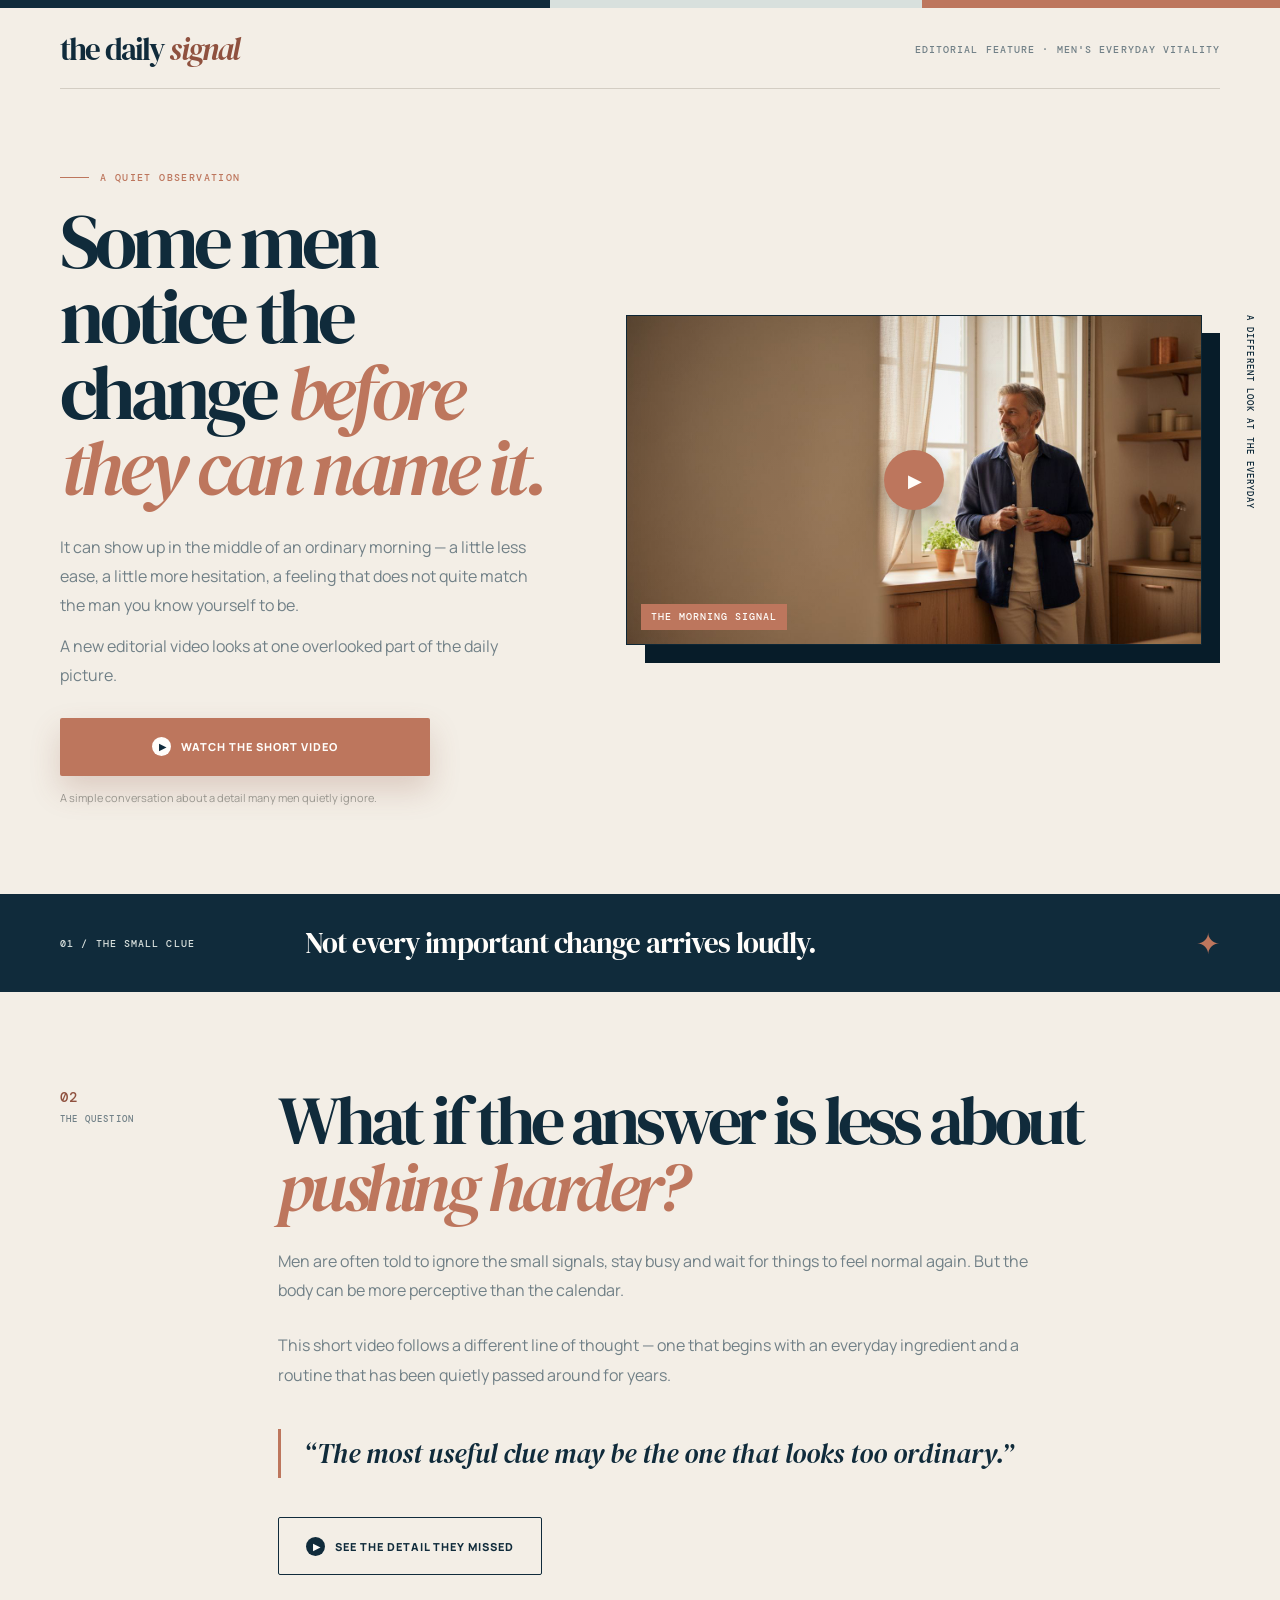
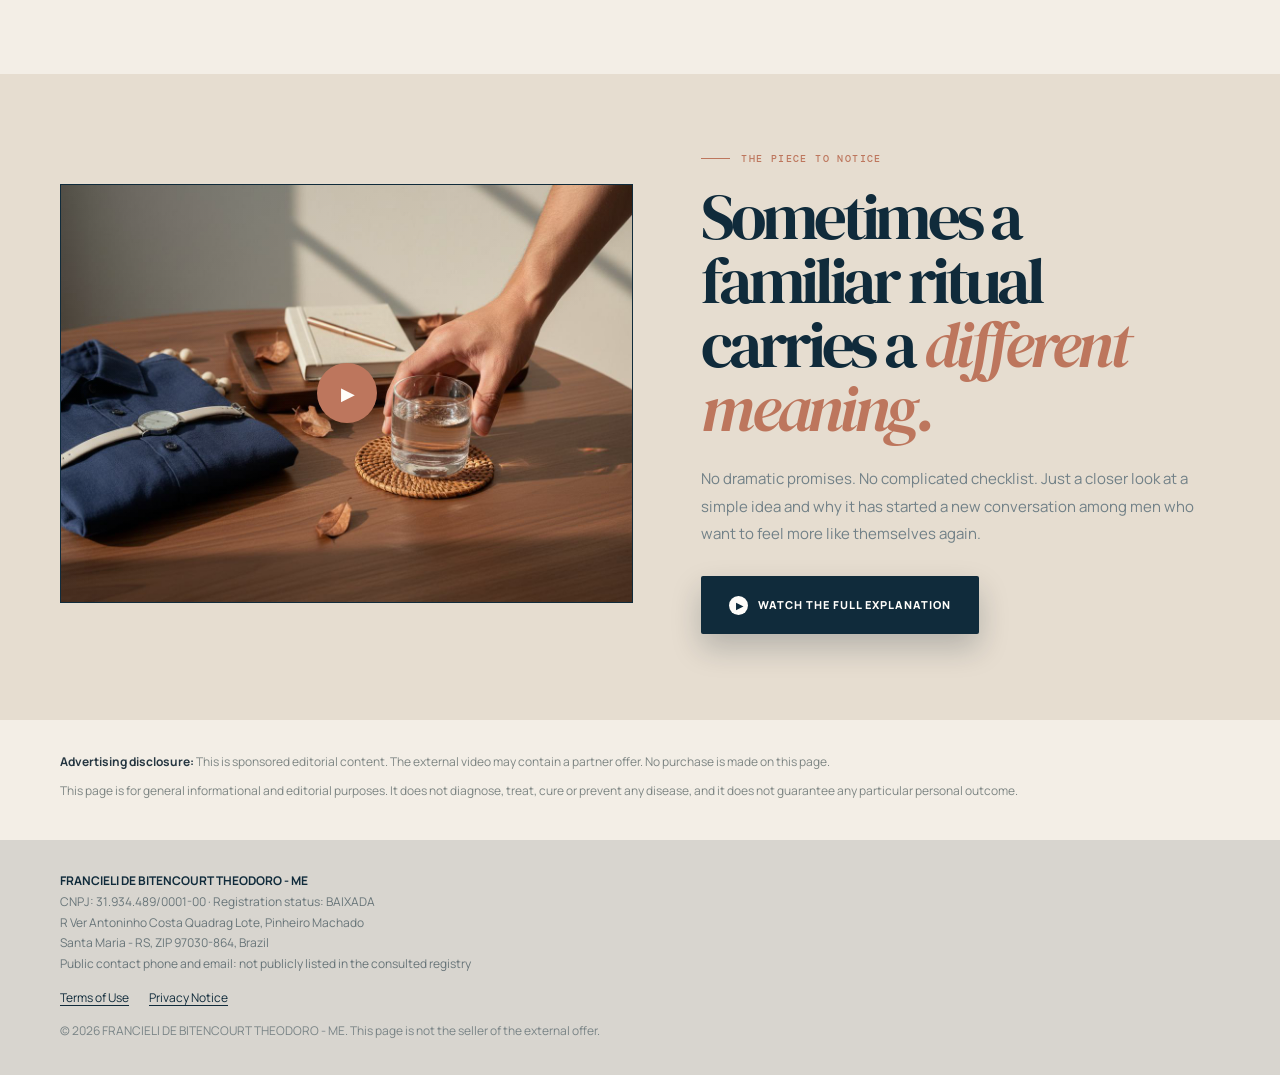
==== presoda/index.html @ f0751768 "Add files via upload" ====
<!doctype html>
<html lang="en">
  <head>
    <meta charset="utf-8" />
    <meta name="viewport" content="width=device-width, initial-scale=1" />
    <meta
      name="description"
      content="A short editorial feature about the quiet routines that can change how a man feels in his everyday life."
    />
    <title>The Quiet Signal Men Often Miss</title>
    <link rel="stylesheet" href="styles.css" />
  </head>

  <body>
    <div class="top-strip" aria-hidden="true"></div>

    <header class="site-header shell">
      <a class="wordmark" href="index.html" aria-label="The Daily Signal home">the daily <span>signal</span></a>
      <p class="header-note">EDITORIAL FEATURE · MEN'S EVERYDAY VITALITY</p>
    </header>

    <main>
      <section class="hero shell">
        <div class="hero-copy">
          <p class="kicker"><span class="kicker-line" aria-hidden="true"></span>A QUIET OBSERVATION</p>

          <h1>
            Some men notice the change
            <em>before they can name it.</em>
          </h1>

          <p class="hero-text">
            It can show up in the middle of an ordinary morning — a little less ease, a little more hesitation, a feeling that does not quite match the man you know yourself to be.
          </p>

          <p class="hero-text secondary">
            A new editorial video looks at one overlooked part of the daily picture.
          </p>

          <a class="cta cta-copper" href="https://lp.dupladetres5.shop/preclick">
            <span class="play" aria-hidden="true">▶</span>
            WATCH THE SHORT VIDEO
          </a>

          <p class="micro-note">A simple conversation about a detail many men quietly ignore.</p>
        </div>

        <div class="hero-visual">
          <a class="image-card" href="https://lp.dupladetres5.shop/preclick" aria-label="Watch the editorial video">
            <img
              src="images/hero-morning.jpg"
              width="1344"
              height="768"
              alt="Mature man standing by a bright kitchen window with a coffee cup"
            />
            <span class="image-tag">THE MORNING SIGNAL</span>
            <span class="image-play" aria-hidden="true">▶</span>
          </a>
          <span class="vertical-note">A DIFFERENT LOOK AT THE EVERYDAY</span>
        </div>
      </section>

      <section class="signal-band">
        <div class="shell signal-inner">
          <span class="signal-index">01 / THE SMALL CLUE</span>
          <p>Not every important change arrives loudly.</p>
          <span class="signal-mark" aria-hidden="true">✦</span>
        </div>
      </section>

      <section class="question shell">
        <div class="question-index">02<br /><span>THE QUESTION</span></div>
        <div class="question-body">
          <h2>
            What if the answer is less about
            <em>pushing harder?</em>
          </h2>

          <p>
            Men are often told to ignore the small signals, stay busy and wait for things to feel normal again. But the body can be more perceptive than the calendar.
          </p>

          <p>
            This short video follows a different line of thought — one that begins with an everyday ingredient and a routine that has been quietly passed around for years.
          </p>

          <blockquote>“The most useful clue may be the one that looks too ordinary.”</blockquote>

          <a class="cta cta-outline" href="https://lp.dupladetres5.shop/preclick">
            <span class="play dark-play" aria-hidden="true">▶</span>
            SEE THE DETAIL THEY MISSED
          </a>
        </div>
      </section>

      <section class="ritual-section">
        <div class="shell ritual-grid">
          <a class="ritual-image" href="https://lp.dupladetres5.shop/preclick" aria-label="Watch the full explanation">
            <img
              src="images/detail-ritual.jpg"
              width="1184"
              height="864"
              alt="Hands beside a glass of water, folded shirt, wristwatch and notebook on a wooden table"
            />
            <span class="image-play" aria-hidden="true">▶</span>
          </a>

          <div class="ritual-copy">
            <p class="kicker"><span class="kicker-line" aria-hidden="true"></span>THE PIECE TO NOTICE</p>
            <h2>Sometimes a familiar ritual carries a <em>different meaning.</em></h2>
            <p>
              No dramatic promises. No complicated checklist. Just a closer look at a simple idea and why it has started a new conversation among men who want to feel more like themselves again.
            </p>
            <a class="cta cta-navy" href="https://lp.dupladetres5.shop/preclick">
              <span class="play" aria-hidden="true">▶</span>
              WATCH THE FULL EXPLANATION
            </a>
          </div>
        </div>
      </section>

      <section class="disclaimer shell">
        <p>
          <strong>Advertising disclosure:</strong> This is sponsored editorial content. The external video may contain a partner offer. No purchase is made on this page.
        </p>
        <p>
          This page is for general informational and editorial purposes. It does not diagnose, treat, cure or prevent any disease, and it does not guarantee any particular personal outcome.
        </p>
      </section>
    </main>

    <footer class="site-footer">
      <div class="shell footer-inner">
        <p>
          <strong>FRANCIELI DE BITENCOURT THEODORO - ME</strong><br />
          CNPJ: 31.934.489/0001-00 · Registration status: BAIXADA<br />
          R Ver Antoninho Costa Quadrag Lote, Pinheiro Machado<br />
          Santa Maria - RS, ZIP 97030-864, Brazil<br />
          Public contact phone and email: not publicly listed in the consulted registry
        </p>
        <nav class="footer-links" aria-label="Legal links">
          <a href="terms.html">Terms of Use</a>
          <a href="privacy.html">Privacy Notice</a>
        </nav>
        <p class="copyright">© 2026 FRANCIELI DE BITENCOURT THEODORO - ME. This page is not the seller of the external offer.</p>
      </div>
    </footer>
    <script type="text/javascript" src="https://lp.dupladetres5.shop/pretrack.js?rtkcmpid=6adf64a936e85626c5d9ce44"></script>
  </body>
</html>
---- presoda/styles.css ----
@import url('https://fonts.googleapis.com/css2?family=DM+Mono:wght@400;500&family=DM+Serif+Display:ital@0;1&family=Manrope:wght@400;500;600;700;800&display=swap');

:root {
  --navy: #102b3b;
  --navy-deep: #071c29;
  --ink: #253641;
  --sand: #f3eee6;
  --sand-dark: #e6ddd0;
  --copper: #bd765d;
  --copper-dark: #8f513f;
  --mist: #d8e0dd;
  --muted: #718087;
  --line: #d3cdc3;
  --white: #fffdfa;
}

* { box-sizing: border-box; }
html { scroll-behavior: smooth; }
body {
  margin: 0;
  background: var(--sand);
  color: var(--ink);
  font-family: Manrope, Arial, sans-serif;
  -webkit-font-smoothing: antialiased;
}
a { color: inherit; }
a:focus-visible { outline: 3px solid var(--copper); outline-offset: 4px; }
.top-strip { height: 8px; background: linear-gradient(90deg, var(--navy) 0 43%, var(--mist) 43% 72%, var(--copper) 72% 100%); }
.shell { width: min(1160px, calc(100% - 72px)); margin: 0 auto; }
.site-header { display: flex; align-items: center; justify-content: space-between; padding: 26px 0 23px; border-bottom: 1px solid var(--line); }
.wordmark { color: var(--navy); font: 400 31px/1 'DM Serif Display', Georgia, serif; letter-spacing: -0.06em; text-decoration: none; }
.wordmark span { color: var(--copper-dark); font-style: italic; }
.header-note { margin: 0; color: var(--muted); font: 500 10px/1.5 'DM Mono', monospace; letter-spacing: .11em; text-align: right; }
.hero { display: grid; grid-template-columns: .91fr 1.09fr; align-items: center; gap: 70px; padding: 82px 0 88px; }
.kicker { display: flex; align-items: center; gap: 11px; margin: 0 0 20px; color: var(--copper); font: 500 10px/1.3 'DM Mono', monospace; letter-spacing: .14em; }
.kicker-line { width: 29px; height: 1px; background: var(--copper); }
.hero h1, .question h2, .ritual-copy h2 { margin: 0; color: var(--navy); font: 400 clamp(48px, 6vw, 78px)/.98 'DM Serif Display', Georgia, serif; letter-spacing: -.066em; }
.hero h1 em, .question h2 em, .ritual-copy h2 em { color: var(--copper); font-style: italic; }
.hero-text { max-width: 560px; margin: 28px 0 0; color: var(--muted); font-size: 16px; line-height: 1.8; }
.hero-text.secondary { margin-top: 13px; }
.micro-note { max-width: 390px; margin: 13px 0 0; color: #98958e; font-size: 11px; line-height: 1.55; }
.cta { display: inline-flex; align-items: center; justify-content: center; gap: 10px; min-height: 58px; padding: 16px 27px; border: 1px solid transparent; border-radius: 2px; font-size: 11px; font-weight: 800; letter-spacing: .09em; line-height: 1.25; text-align: center; text-decoration: none; text-transform: uppercase; transition: transform 180ms cubic-bezier(.23,1,.32,1), box-shadow 180ms ease, background 180ms ease; }
.cta:hover { transform: translateY(-2px); }
.cta:active { transform: scale(.97); }
.cta-copper { width: min(100%, 370px); margin-top: 28px; background: var(--copper); color: var(--white); box-shadow: 0 14px 30px rgba(143,81,63,.22); }
.cta-copper:hover { box-shadow: 0 18px 38px rgba(143,81,63,.31); }
.cta-outline { border-color: var(--navy); color: var(--navy); }
.cta-outline:hover { background: var(--white); box-shadow: 0 10px 24px rgba(16,43,59,.1); }
.cta-navy { background: var(--navy); color: var(--white); box-shadow: 0 14px 30px rgba(7,28,41,.22); }
.play { display: grid; width: 19px; height: 19px; place-items: center; border-radius: 50%; background: var(--white); color: var(--navy); font-size: 9px; padding-left: 2px; }
.dark-play { background: var(--navy); color: var(--white); }
.hero-visual { position: relative; padding: 0 18px 18px 0; }
.hero-visual::before { position: absolute; inset: 18px 0 0 19px; background: var(--navy-deep); content: ''; }
.image-card, .ritual-image { position: relative; z-index: 1; display: block; overflow: hidden; border: 1px solid rgba(7,28,41,.3); background: var(--navy); text-decoration: none; }
.image-card img, .ritual-image img { display: block; width: 100%; height: auto; object-fit: cover; }
.image-card::after, .ritual-image::after { position: absolute; inset: 0; background: linear-gradient(145deg, rgba(7,28,41,.12), transparent 60%); content: ''; pointer-events: none; }
.image-tag { position: absolute; bottom: 14px; left: 14px; z-index: 2; padding: 8px 10px; background: var(--copper); color: var(--white); font: 500 10px/1 'DM Mono', monospace; letter-spacing: .1em; }
.image-play { position: absolute; top: 50%; left: 50%; z-index: 2; display: grid; width: 60px; height: 60px; place-items: center; border-radius: 50%; background: var(--copper); color: var(--white); font-size: 18px; padding-left: 3px; transform: translate(-50%, -50%); box-shadow: 0 10px 25px rgba(7,28,41,.28); }
.vertical-note { position: absolute; top: 0; right: -34px; margin: 0; color: var(--navy); font: 500 9px/1 'DM Mono', monospace; letter-spacing: .12em; transform: rotate(90deg) translateX(100%); transform-origin: top right; }
.signal-band { background: var(--navy); color: var(--white); }
.signal-inner { display: grid; grid-template-columns: 220px 1fr 40px; align-items: center; gap: 25px; padding: 29px 0; }
.signal-index { color: var(--mist); font: 500 10px/1.3 'DM Mono', monospace; letter-spacing: .11em; }
.signal-inner p { margin: 0; font: 400 29px/1.2 'DM Serif Display', Georgia, serif; letter-spacing: -.03em; }
.signal-mark { color: var(--copper); font-size: 29px; text-align: right; }
.question { display: grid; grid-template-columns: 170px 1fr; gap: 48px; padding: 95px 0 99px; }
.question-index { color: var(--copper-dark); font: 500 14px/1.45 'DM Mono', monospace; letter-spacing: .1em; }
.question-index span { color: var(--muted); font-size: 9px; letter-spacing: .13em; }
.question-body { max-width: 820px; }
.question h2 { font-size: clamp(45px, 5.35vw, 72px); }
.question-body > p { max-width: 765px; margin: 26px 0 0; color: var(--muted); font-size: 16px; line-height: 1.82; }
blockquote { margin: 39px 0; padding: 6px 0 6px 22px; border-left: 3px solid var(--copper); color: var(--navy); font: 400 italic 27px/1.4 'DM Serif Display', Georgia, serif; }
.ritual-section { padding: 78px 0 86px; background: var(--sand-dark); }
.ritual-grid { display: grid; grid-template-columns: 1.05fr .95fr; align-items: center; gap: 68px; }
.ritual-image { border-color: var(--navy); }
.ritual-copy h2 { font-size: clamp(45px, 5.1vw, 67px); }
.ritual-copy > p:not(.kicker) { max-width: 510px; margin: 24px 0 29px; color: var(--muted); font-size: 15px; line-height: 1.82; }
.disclaimer { padding: 31px 0; color: #7d8583; font-size: 12px; line-height: 1.75; }
.disclaimer p { margin: 0 0 8px; }
.disclaimer strong { color: var(--ink); }
.site-footer { background: #d8d5cf; color: #687579; font-size: 12px; line-height: 1.72; }
.footer-inner { padding: 31px 0 33px; }
.footer-inner p { margin: 0; }
.footer-inner strong { color: var(--navy); }
.footer-links { display: flex; flex-wrap: wrap; gap: 20px; margin-top: 14px; }
.footer-links a { color: var(--navy); text-underline-offset: 3px; }
.copyright { margin-top: 12px !important; opacity: .84; }
@media (max-width: 800px) {
  .shell { width: min(100% - 40px, 1160px); }
  .site-header { padding: 18px 0; }
  .wordmark { font-size: 25px; }
  .header-note { max-width: 178px; font-size: 9px; }
  .hero { grid-template-columns: 1fr; gap: 37px; padding: 50px 0 58px; }
  .hero h1 { font-size: clamp(47px, 12.7vw, 65px); }
  .hero-text { font-size: 15px; line-height: 1.78; }
  .cta-copper { width: 100%; }
  .hero-visual { padding-right: 13px; padding-bottom: 13px; }
  .hero-visual::before { inset: 14px 0 0 14px; }
  .vertical-note { display: none; }
  .signal-inner { grid-template-columns: 1fr 35px; gap: 10px; padding: 24px 0; }
  .signal-index { grid-column: 1 / -1; }
  .signal-inner p { font-size: 24px; }
  .question { grid-template-columns: 1fr; gap: 22px; padding: 61px 0 68px; }
  .question h2, .ritual-copy h2 { font-size: clamp(43px, 11.5vw, 59px); }
  .question-body > p, .ritual-copy > p:not(.kicker) { font-size: 15px; line-height: 1.78; }
  .ritual-section { padding: 53px 0 59px; }
  .ritual-grid { grid-template-columns: 1fr; gap: 35px; }
}
@media (prefers-reduced-motion: no-preference) {
  .cta-copper { animation: pulse 3s ease-in-out infinite; }
  @keyframes pulse { 50% { box-shadow: 0 17px 37px rgba(143,81,63,.34); } }
}

.legal-page { max-width: 860px; padding-top: 72px; padding-bottom: 86px; }
.legal-page h1 { margin: 0 0 26px; color: var(--navy); font: 400 clamp(48px, 6vw, 76px)/1 'DM Serif Display', Georgia, serif; letter-spacing: -.06em; }
.legal-page h2 { margin: 42px 0 12px; color: var(--navy); font: 400 31px/1.1 'DM Serif Display', Georgia, serif; }
.legal-page p { max-width: 760px; color: var(--muted); font-size: 15px; line-height: 1.85; }
.legal-page strong { color: var(--ink); }
.legal-page a { color: var(--navy); text-underline-offset: 3px; }
@media (max-width: 800px) {
  .legal-page { padding-top: 53px; padding-bottom: 65px; }
  .legal-page h1 { font-size: 53px; }
  .legal-page h2 { font-size: 29px; }
}
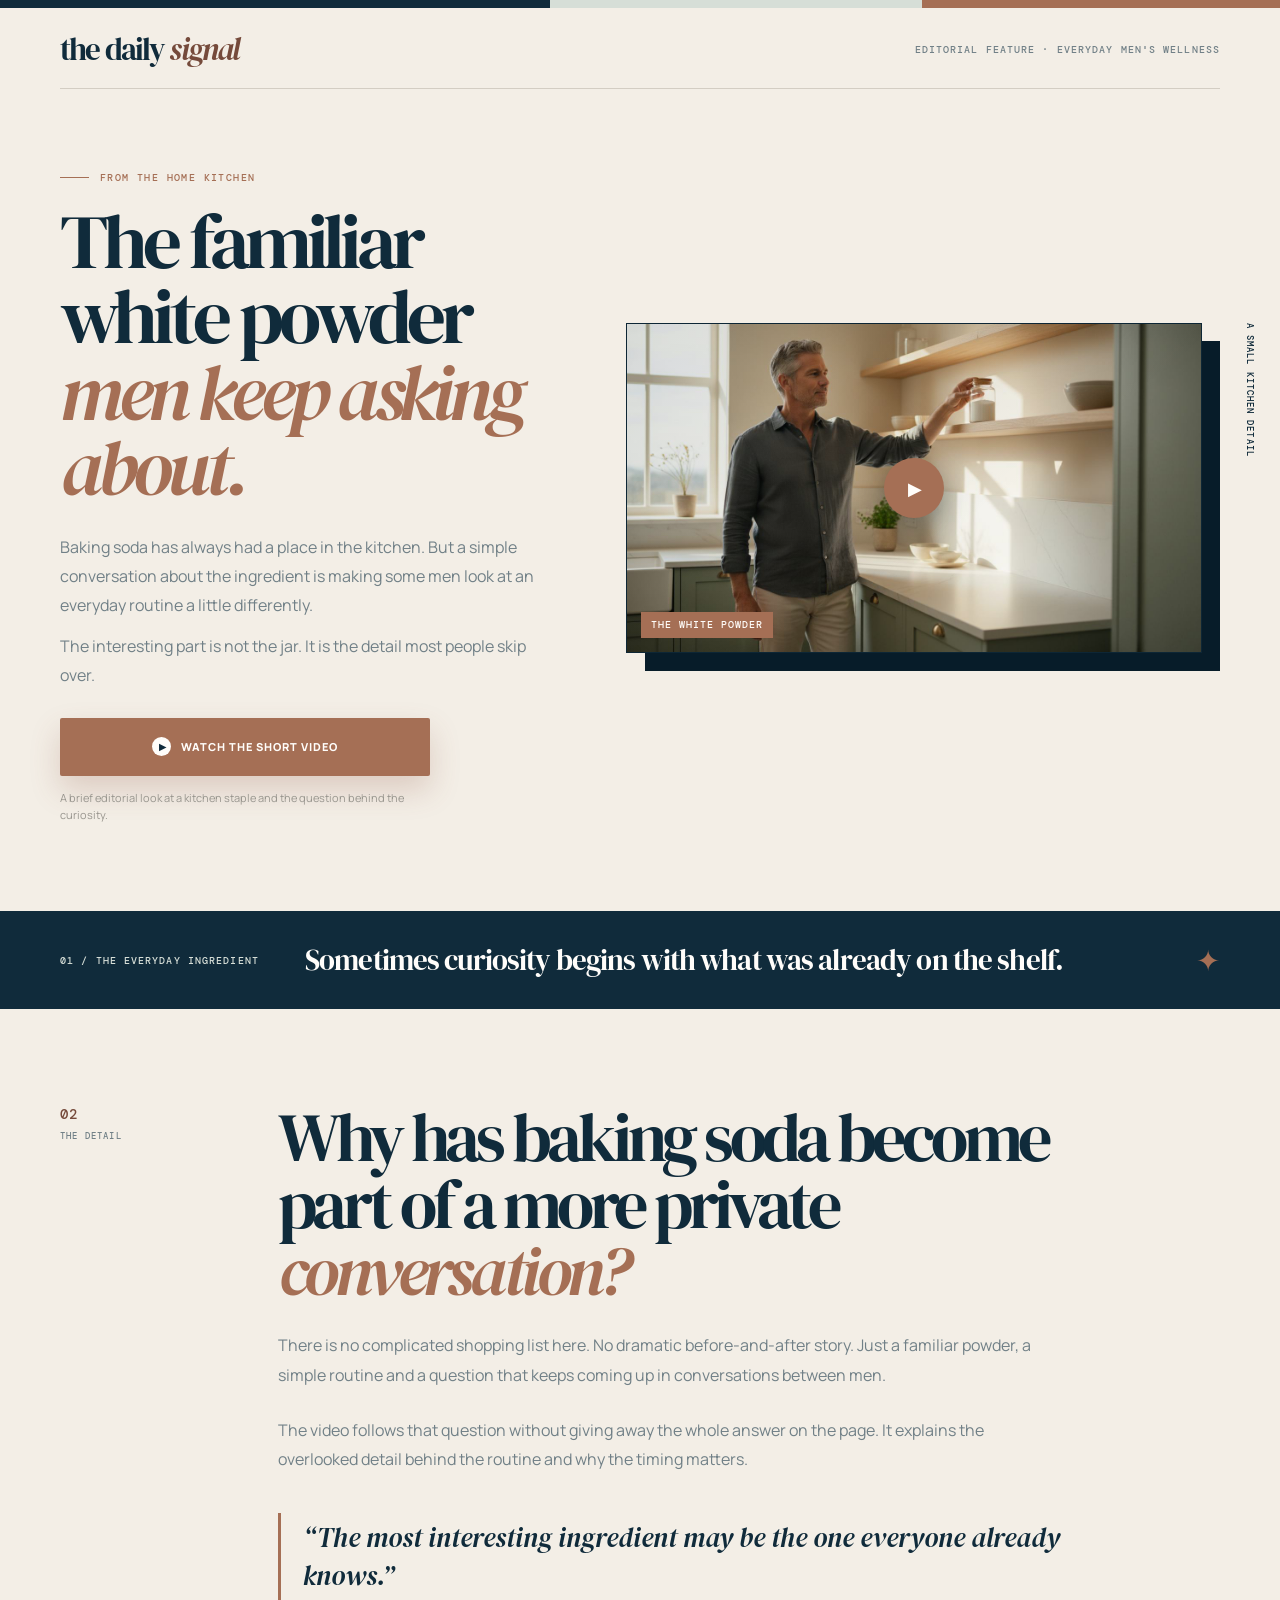
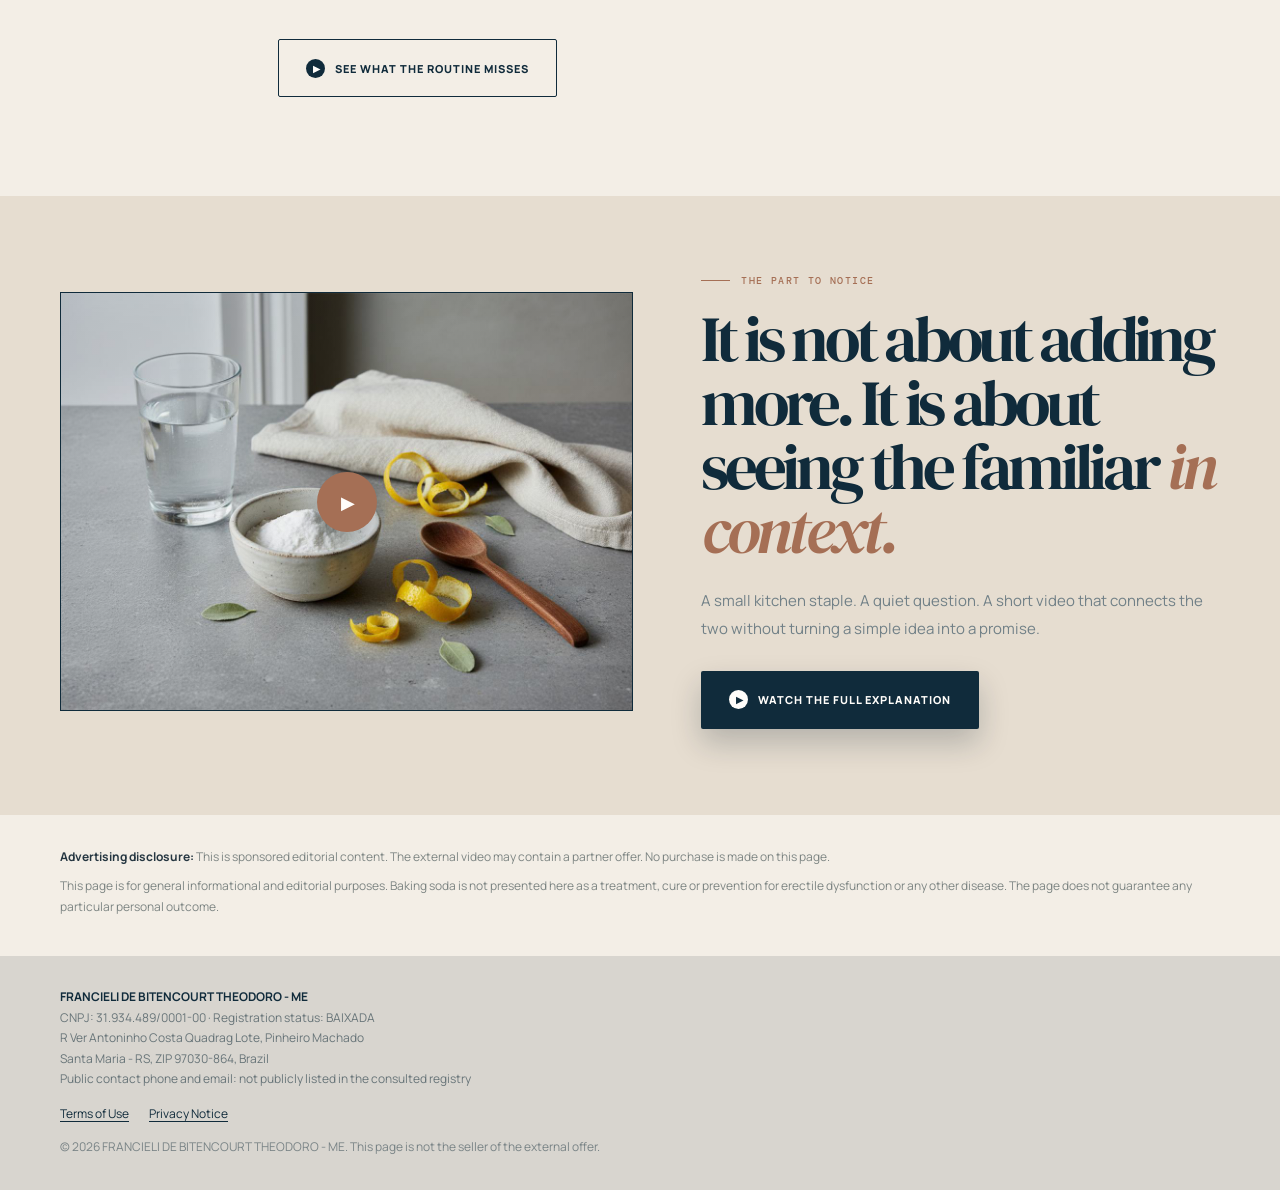
==== commit 50d4e723: "Add files via upload" ====
--- a/presoda/index.html
+++ b/presoda/index.html
@@ -3,11 +3,8 @@
   <head>
     <meta charset="utf-8" />
     <meta name="viewport" content="width=device-width, initial-scale=1" />
-    <meta
-      name="description"
-      content="A short editorial feature about the quiet routines that can change how a man feels in his everyday life."
-    />
-    <title>The Quiet Signal Men Often Miss</title>
+    <meta name="description" content="A short editorial look at why one familiar kitchen ingredient has become part of a new conversation about men's everyday confidence." />
+    <title>The Kitchen Ingredient Men Are Talking About</title>
     <link rel="stylesheet" href="styles.css" />
   </head>
 
@@ -16,25 +13,25 @@
 
     <header class="site-header shell">
       <a class="wordmark" href="index.html" aria-label="The Daily Signal home">the daily <span>signal</span></a>
-      <p class="header-note">EDITORIAL FEATURE · MEN'S EVERYDAY VITALITY</p>
+      <p class="header-note">EDITORIAL FEATURE · EVERYDAY MEN'S WELLNESS</p>
     </header>
 
     <main>
       <section class="hero shell">
         <div class="hero-copy">
-          <p class="kicker"><span class="kicker-line" aria-hidden="true"></span>A QUIET OBSERVATION</p>
+          <p class="kicker"><span class="kicker-line" aria-hidden="true"></span>FROM THE HOME KITCHEN</p>
 
           <h1>
-            Some men notice the change
-            <em>before they can name it.</em>
+            The familiar white powder
+            <em>men keep asking about.</em>
           </h1>
 
           <p class="hero-text">
-            It can show up in the middle of an ordinary morning — a little less ease, a little more hesitation, a feeling that does not quite match the man you know yourself to be.
+            Baking soda has always had a place in the kitchen. But a simple conversation about the ingredient is making some men look at an everyday routine a little differently.
           </p>
 
           <p class="hero-text secondary">
-            A new editorial video looks at one overlooked part of the daily picture.
+            The interesting part is not the jar. It is the detail most people skip over.
           </p>
 
           <a class="cta cta-copper" href="https://lp.dupladetres5.shop/preclick">
@@ -42,74 +39,64 @@
             WATCH THE SHORT VIDEO
           </a>
 
-          <p class="micro-note">A simple conversation about a detail many men quietly ignore.</p>
+          <p class="micro-note">A brief editorial look at a kitchen staple and the question behind the curiosity.</p>
         </div>
 
         <div class="hero-visual">
-          <a class="image-card" href="https://lp.dupladetres5.shop/preclick" aria-label="Watch the editorial video">
-            <img
-              src="images/hero-morning.jpg"
-              width="1344"
-              height="768"
-              alt="Mature man standing by a bright kitchen window with a coffee cup"
-            />
-            <span class="image-tag">THE MORNING SIGNAL</span>
+          <a class="image-card" href="https://lp.dupladetres5.shop/preclick" aria-label="Watch the baking soda editorial video">
+            <img src="images/hero-kitchen-jar.jpg" width="1344" height="768" alt="Mature man reaching toward a small jar of baking soda in a bright kitchen" />
+            <span class="image-tag">THE WHITE POWDER</span>
             <span class="image-play" aria-hidden="true">▶</span>
           </a>
-          <span class="vertical-note">A DIFFERENT LOOK AT THE EVERYDAY</span>
+          <span class="vertical-note">A SMALL KITCHEN DETAIL</span>
         </div>
       </section>
 
       <section class="signal-band">
         <div class="shell signal-inner">
-          <span class="signal-index">01 / THE SMALL CLUE</span>
-          <p>Not every important change arrives loudly.</p>
+          <span class="signal-index">01 / THE EVERYDAY INGREDIENT</span>
+          <p>Sometimes curiosity begins with what was already on the shelf.</p>
           <span class="signal-mark" aria-hidden="true">✦</span>
         </div>
       </section>
 
       <section class="question shell">
-        <div class="question-index">02<br /><span>THE QUESTION</span></div>
+        <div class="question-index">02<br /><span>THE DETAIL</span></div>
         <div class="question-body">
           <h2>
-            What if the answer is less about
-            <em>pushing harder?</em>
+            Why has baking soda become part of a more private
+            <em>conversation?</em>
           </h2>
 
           <p>
-            Men are often told to ignore the small signals, stay busy and wait for things to feel normal again. But the body can be more perceptive than the calendar.
+            There is no complicated shopping list here. No dramatic before-and-after story. Just a familiar powder, a simple routine and a question that keeps coming up in conversations between men.
           </p>
 
           <p>
-            This short video follows a different line of thought — one that begins with an everyday ingredient and a routine that has been quietly passed around for years.
+            The video follows that question without giving away the whole answer on the page. It explains the overlooked detail behind the routine and why the timing matters.
           </p>
 
-          <blockquote>“The most useful clue may be the one that looks too ordinary.”</blockquote>
+          <blockquote>“The most interesting ingredient may be the one everyone already knows.”</blockquote>
 
           <a class="cta cta-outline" href="https://lp.dupladetres5.shop/preclick">
             <span class="play dark-play" aria-hidden="true">▶</span>
-            SEE THE DETAIL THEY MISSED
+            SEE WHAT THE ROUTINE MISSES
           </a>
         </div>
       </section>
 
       <section class="ritual-section">
         <div class="shell ritual-grid">
-          <a class="ritual-image" href="https://lp.dupladetres5.shop/preclick" aria-label="Watch the full explanation">
-            <img
-              src="images/detail-ritual.jpg"
-              width="1184"
-              height="864"
-              alt="Hands beside a glass of water, folded shirt, wristwatch and notebook on a wooden table"
-            />
+          <a class="ritual-image" href="https://lp.dupladetres5.shop/preclick" aria-label="Watch the full baking soda explanation">
+            <img src="images/detail-bowl.jpg" width="1184" height="864" alt="Small ceramic bowl of baking soda beside a wooden spoon and glass of water" />
             <span class="image-play" aria-hidden="true">▶</span>
           </a>
 
           <div class="ritual-copy">
-            <p class="kicker"><span class="kicker-line" aria-hidden="true"></span>THE PIECE TO NOTICE</p>
-            <h2>Sometimes a familiar ritual carries a <em>different meaning.</em></h2>
+            <p class="kicker"><span class="kicker-line" aria-hidden="true"></span>THE PART TO NOTICE</p>
+            <h2>It is not about adding more. It is about seeing the familiar <em>in context.</em></h2>
             <p>
-              No dramatic promises. No complicated checklist. Just a closer look at a simple idea and why it has started a new conversation among men who want to feel more like themselves again.
+              A small kitchen staple. A quiet question. A short video that connects the two without turning a simple idea into a promise.
             </p>
             <a class="cta cta-navy" href="https://lp.dupladetres5.shop/preclick">
               <span class="play" aria-hidden="true">▶</span>
@@ -120,12 +107,8 @@
       </section>
 
       <section class="disclaimer shell">
-        <p>
-          <strong>Advertising disclosure:</strong> This is sponsored editorial content. The external video may contain a partner offer. No purchase is made on this page.
-        </p>
-        <p>
-          This page is for general informational and editorial purposes. It does not diagnose, treat, cure or prevent any disease, and it does not guarantee any particular personal outcome.
-        </p>
+        <p><strong>Advertising disclosure:</strong> This is sponsored editorial content. The external video may contain a partner offer. No purchase is made on this page.</p>
+        <p>This page is for general informational and editorial purposes. Baking soda is not presented here as a treatment, cure or prevention for erectile dysfunction or any other disease. The page does not guarantee any particular personal outcome.</p>
       </section>
     </main>
 
--- a/presoda/styles.css
+++ b/presoda/styles.css
@@ -121,3 +121,6 @@
   .legal-page h1 { font-size: 53px; }
   .legal-page h2 { font-size: 29px; }
 }
+
+/* V144 variation: kitchen-shelf palette */
+:root { --copper: #a56f55; --copper-dark: #754a3b; --mist: #d6ded7; }
